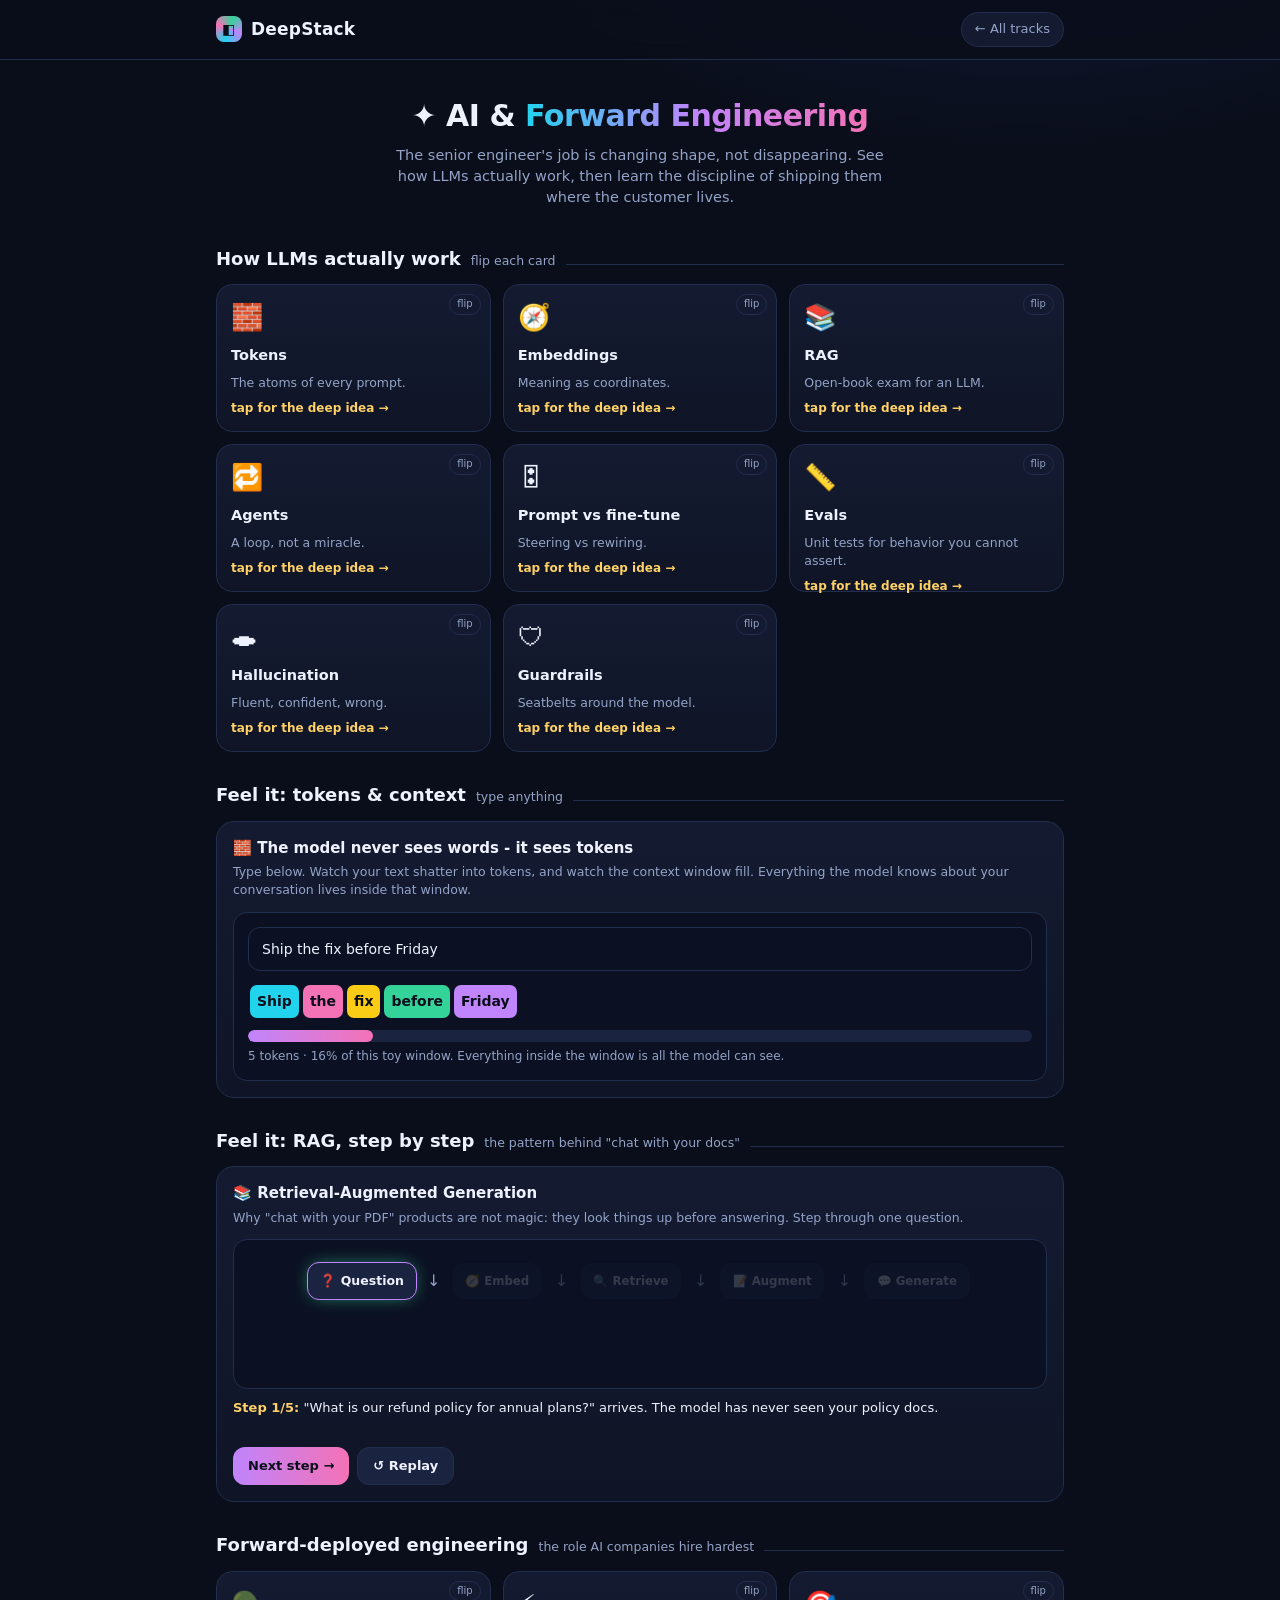
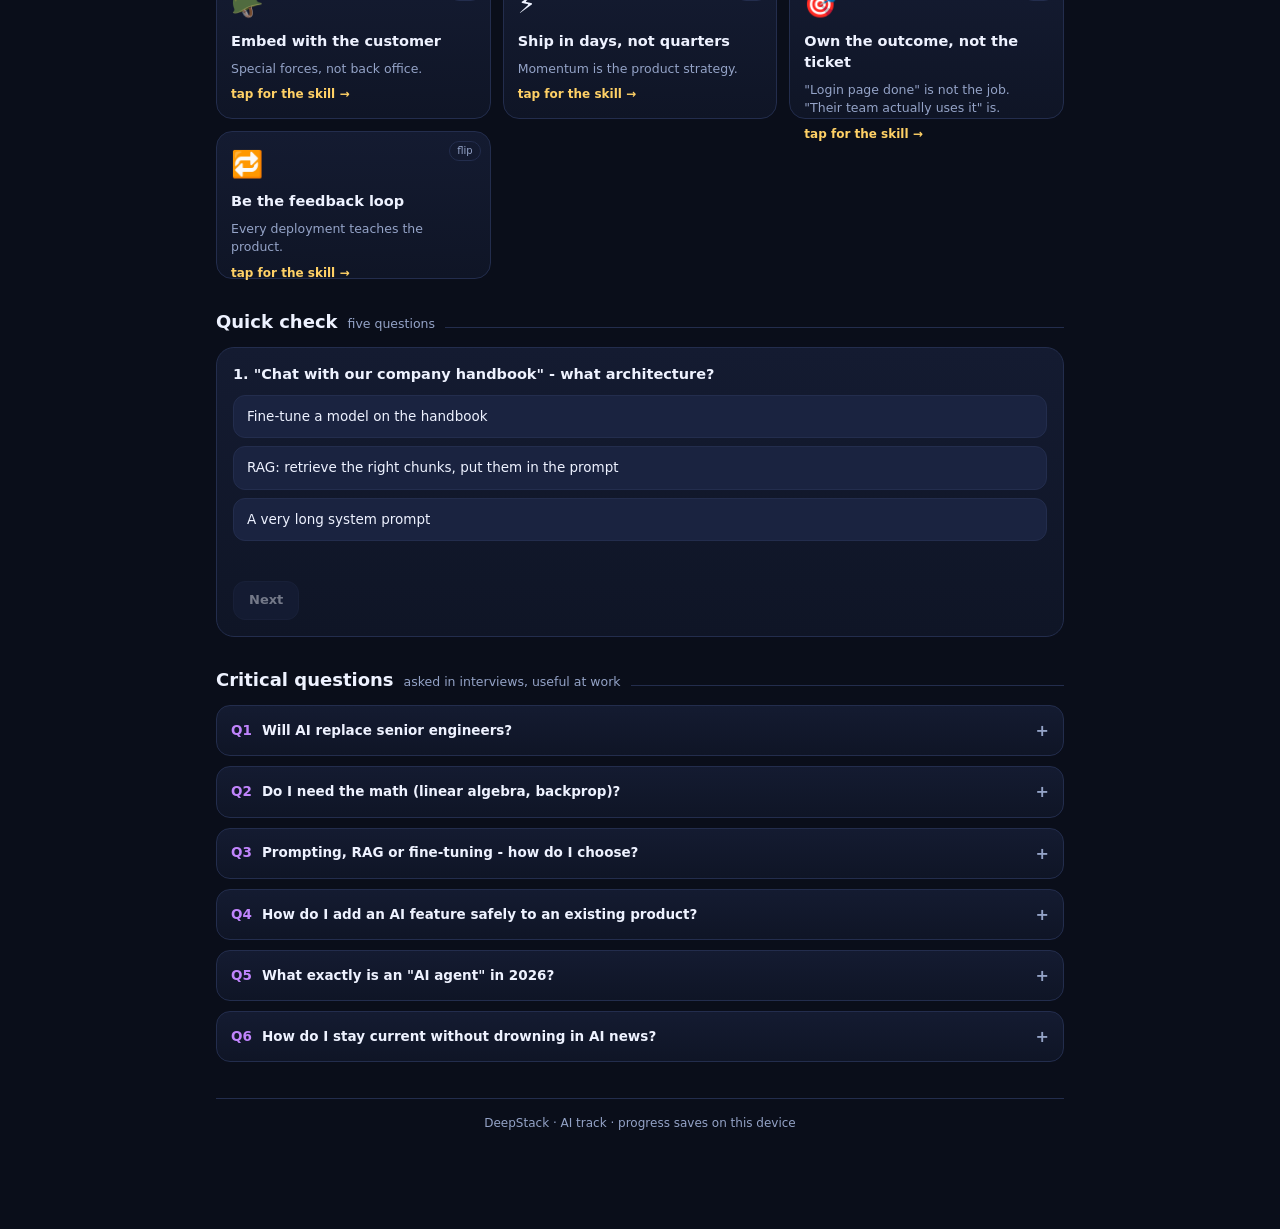
==== ai.html @ 178b43e0 "DeepStack v1: visual career PWA for senior engineers" ====
<!doctype html><html lang="en"><head>
<meta charset="utf-8"><meta name="viewport" content="width=device-width,initial-scale=1,viewport-fit=cover">
<title>AI & Forward Engineering - DeepStack</title>
<meta name="theme-color" content="#0a0e1a"><link rel="manifest" href="manifest.webmanifest">
<link rel="icon" href="icons/icon-192.png"><link rel="stylesheet" href="css/styles.css">
<style>:root{--g1:var(--ai1);--g2:var(--ai2)}
.ctxbar{height:12px;border-radius:99px;background:var(--card2);overflow:hidden;margin-top:10px}
.ctxfill{height:100%;width:0;background:linear-gradient(90deg,var(--ai1),var(--ai2));transition:width .3s;border-radius:99px}
.tokin{width:100%;background:#0b1122;border:1px solid var(--line);border-radius:12px;color:var(--ink);padding:11px 13px;font:inherit;font-size:14px}
</style>
</head><body>
<header class="top"><div class="topin">
  <a class="brand" href="index.html"><span class="logo">◧</span>DeepStack</a><div class="sp"></div>
  <a class="pillbtn" href="index.html">← All tracks</a>
</div></header>
<main class="wrap">
  <section class="hero"><h1>✦ AI & <span class="g">Forward Engineering</span></h1>
  <p>The senior engineer's job is changing shape, not disappearing. See how LLMs actually work, then learn the discipline of shipping them where the customer lives.</p></section>

  <div class="st"><h2>How LLMs actually work</h2><span class="hint">flip each card</span><div class="line"></div></div>
  <div class="grid" id="concepts"></div>

  <div class="st"><h2>Feel it: tokens & context</h2><span class="hint">type anything</span><div class="line"></div></div>
  <div class="panel">
    <h3>🧱 The model never sees words - it sees tokens</h3>
    <div class="sub">Type below. Watch your text shatter into tokens, and watch the context window fill. Everything the model knows about your conversation lives inside that window.</div>
    <div class="stage">
      <input class="tokin" id="tokin" value="Ship the fix before Friday" placeholder="Type something...">
      <div class="tokout" id="tokout" style="margin-top:12px"></div>
      <div class="ctxbar"><div class="ctxfill" id="ctxfill"></div></div>
      <div style="font-size:12px;color:var(--dim);margin-top:6px" id="ctxlabel"></div>
    </div>
  </div>

  <div class="st"><h2>Feel it: RAG, step by step</h2><span class="hint">the pattern behind "chat with your docs"</span><div class="line"></div></div>
  <div class="panel">
    <h3>📚 Retrieval-Augmented Generation</h3>
    <div class="sub">Why "chat with your PDF" products are not magic: they look things up before answering. Step through one question.</div>
    <div class="stage"><div class="flow" id="ragflow"></div></div>
    <div class="caption" id="ragcap"></div>
    <div class="ctr"><button class="btn" id="ragnext">Next step →</button><button class="btn ghost" id="ragreset">↺ Replay</button></div>
  </div>

  <div class="st"><h2>Forward-deployed engineering</h2><span class="hint">the role AI companies hire hardest</span><div class="line"></div></div>
  <div class="grid" id="fde"></div>

  <div class="st"><h2>Quick check</h2><span class="hint">five questions</span><div class="line"></div></div>
  <div class="panel"><div id="quiz"></div></div>

  <div class="st"><h2>Critical questions</h2><span class="hint">asked in interviews, useful at work</span><div class="line"></div></div>
  <div id="faqs"></div>

  <div class="footer">DeepStack · AI track · progress saves on this device</div>
</main>
<script src="js/app.js"></script>
<script src="js/ai.js"></script>
</body></html>
---- css/styles.css ----
/* DeepStack - visual, minimal-text learning PWA */
:root{
  --bg:#0a0e1a; --bg2:#0f1526; --card:#141b31; --card2:#1a2340;
  --ink:#eef2ff; --dim:#94a3c7; --line:#232d4d;
  --dsa1:#22d3ee; --dsa2:#818cf8;
  --lld1:#fbbf24; --lld2:#f472b6;
  --sd1:#34d399; --sd2:#22d3ee;
  --ai1:#c084fc; --ai2:#f472b6;
  --tl1:#facc15; --tl2:#fb7185;
}
*{box-sizing:border-box;margin:0;padding:0}
html{-webkit-text-size-adjust:100%}
body{background:radial-gradient(1200px 800px at 80% -10%,#16204a 0%,var(--bg) 55%);color:var(--ink);font-family:system-ui,-apple-system,"Segoe UI",Roboto,sans-serif;min-height:100vh;line-height:1.45}
a{color:inherit;text-decoration:none}
button{font:inherit;color:inherit;background:none;border:none;cursor:pointer}
.wrap{max-width:880px;margin:0 auto;padding:0 16px 96px}

/* header */
.top{position:sticky;top:0;z-index:20;backdrop-filter:blur(10px);background:rgba(10,14,26,.82);border-bottom:1px solid var(--line)}
.topin{max-width:880px;margin:0 auto;display:flex;align-items:center;gap:10px;padding:12px 16px}
.brand{display:flex;align-items:center;gap:9px;font-weight:800;font-size:17px;letter-spacing:.2px}
.brand .logo{width:26px;height:26px;border-radius:8px;background:conic-gradient(from 200deg,var(--dsa1),var(--lld2),var(--sd1),var(--ai1),var(--dsa1));display:grid;place-items:center;color:#0a0e1a;font-size:14px;font-weight:900}
.top .sp{flex:1}
.pillbtn{border:1px solid var(--line);background:var(--card);border-radius:999px;padding:7px 13px;font-size:13px;color:var(--dim)}
.pillbtn:hover{color:var(--ink);border-color:#3a4a7d}

/* hero */
.hero{padding:34px 0 8px;text-align:center}
.hero h1{font-size:30px;font-weight:900;letter-spacing:-.5px}
.hero h1 .g{background:linear-gradient(90deg,var(--dsa1),var(--ai1),var(--lld2));-webkit-background-clip:text;background-clip:text;color:transparent}
.hero p{color:var(--dim);margin-top:8px;font-size:14.5px;max-width:520px;margin-inline:auto}
.hero .badges{display:flex;gap:8px;justify-content:center;flex-wrap:wrap;margin-top:14px}
.badge{font-size:12px;color:var(--dim);border:1px solid var(--line);border-radius:999px;padding:5px 11px;background:rgba(20,27,49,.6)}

/* section titles */
.st{display:flex;align-items:baseline;gap:10px;margin:30px 0 12px}
.st h2{font-size:18px;font-weight:800}
.st .hint{color:var(--dim);font-size:12.5px}
.st .line{flex:1;height:1px;background:var(--line)}

/* track cards (home) */
.tracks{display:grid;gap:12px;grid-template-columns:1fr}
.tcard{position:relative;display:flex;gap:14px;align-items:center;background:linear-gradient(180deg,var(--card),var(--bg2));border:1px solid var(--line);border-radius:18px;padding:16px;overflow:hidden;transition:transform .15s,border-color .15s}
.tcard:hover{transform:translateY(-2px);border-color:#3a4a7d}
.tcard .glyph{width:52px;height:52px;flex:none;border-radius:14px;display:grid;place-items:center;font-size:26px;background:linear-gradient(135deg,var(--g1),var(--g2));box-shadow:0 6px 18px -6px var(--g1)}
.tcard .tt{font-weight:800;font-size:16px}
.tcard .ds{color:var(--dim);font-size:12.5px;margin-top:3px}
.tcard .meta{margin-left:auto;text-align:center;flex:none}
.ring{width:46px;height:46px;transform:rotate(-90deg)}
.ring .bgc{stroke:var(--line);fill:none;stroke-width:5}
.ring .fgc{stroke:url(#grad);fill:none;stroke-width:5;stroke-linecap:round}
.ringwrap{position:relative;width:46px;height:46px}
.ringwrap .pct{position:absolute;inset:0;display:grid;place-items:center;font-size:11px;font-weight:800;color:var(--dim)}
.tcard .go{color:var(--dim);font-size:11px;margin-top:4px}

/* generic grid + flip cards */
.grid{display:grid;gap:12px;grid-template-columns:repeat(auto-fill,minmax(250px,1fr))}
.fcard{perspective:900px;min-height:148px;cursor:pointer;position:relative}
.fcard .inner{position:relative;width:100%;height:100%;min-height:inherit;transition:transform .5s cubic-bezier(.2,.7,.3,1);transform-style:preserve-3d}
.fcard.flipped .inner{transform:rotateY(180deg)}
.face{position:absolute;inset:0;backface-visibility:hidden;-webkit-backface-visibility:hidden;border-radius:16px;border:1px solid var(--line);padding:14px;display:flex;flex-direction:column;gap:8px;background:linear-gradient(180deg,var(--card),var(--bg2))}
.face.back{transform:rotateY(180deg);background:linear-gradient(180deg,var(--card2),var(--bg2));border-color:#35447a}
.face .ic{font-size:26px}
.face .h{font-weight:800;font-size:14.5px}
.face .s{color:var(--dim);font-size:12.5px}
.face .deep{margin-top:auto;font-size:12px;color:#ffd166;font-weight:700}
.face.back .b{font-size:13px;color:var(--ink)}
.face.back .deep2{margin-top:auto;font-size:12.5px;color:#7ef9c6;font-weight:600}
.fcard .tap{position:absolute;right:10px;top:10px;font-size:10px;color:var(--dim);border:1px solid var(--line);border-radius:99px;padding:2px 7px;z-index:2}
.tag{display:inline-block;font-size:10.5px;font-weight:700;letter-spacing:.4px;text-transform:uppercase;padding:2px 8px;border-radius:99px;background:linear-gradient(90deg,var(--g1,var(--dsa1)),var(--g2,var(--dsa2)));color:#0a0e1a;width:fit-content}

/* interactive panel */
.panel{background:linear-gradient(180deg,var(--card),var(--bg2));border:1px solid var(--line);border-radius:18px;padding:16px;margin:12px 0}
.panel h3{font-size:15px;font-weight:800;margin-bottom:4px}
.panel .sub{color:var(--dim);font-size:12.5px;margin-bottom:12px}
.ctr{display:flex;gap:8px;flex-wrap:wrap;margin-top:12px}
.btn{border-radius:12px;padding:9px 15px;font-weight:700;font-size:13px;background:linear-gradient(90deg,var(--g1,var(--dsa1)),var(--g2,var(--dsa2)));color:#0a0e1a}
.btn.ghost{background:var(--card2);color:var(--ink);border:1px solid var(--line)}
.btn:disabled{opacity:.45;cursor:default}
.stage{background:#0b1122;border:1px solid var(--line);border-radius:14px;padding:14px;min-height:150px;position:relative;overflow:hidden}
.caption{margin-top:10px;font-size:13px;color:var(--ink);min-height:36px}
.caption b{color:#ffd166}

/* array bars (DSA) */
.bars{display:flex;align-items:flex-end;gap:6px;height:130px;justify-content:center}
.bar{flex:1;max-width:44px;border-radius:7px 7px 3px 3px;background:linear-gradient(180deg,var(--dsa1),var(--dsa2));opacity:.45;position:relative;transition:height .35s,opacity .3s,background .3s;display:flex;align-items:flex-start;justify-content:center}
.bar span{position:absolute;top:-20px;font-size:11px;color:var(--dim)}
.bar.in{opacity:1}
.bar.hot{background:linear-gradient(180deg,#fbbf24,#f472b6);opacity:1}
.bar.found{background:linear-gradient(180deg,#34d399,#22d3ee);opacity:1}
.ptr{position:absolute;bottom:-24px;font-size:10px;font-weight:800;color:#0a0e1a;padding:1px 7px;border-radius:99px;background:#ffd166}

/* quiz */
.quiz .q{font-weight:700;font-size:14.5px;margin-bottom:10px}
.quiz .opt{display:block;width:100%;text-align:left;background:var(--card2);border:1px solid var(--line);border-radius:12px;padding:11px 13px;margin-bottom:8px;font-size:13.5px;transition:border-color .15s}
.quiz .opt:hover{border-color:#3a4a7d}
.quiz .opt.ok{border-color:#34d399;background:rgba(52,211,153,.12)}
.quiz .opt.no{border-color:#fb7185;background:rgba(251,113,133,.12)}
.quiz .fb{font-size:12.5px;color:var(--dim);min-height:20px;margin:2px 0 8px}
.quiz .score{font-size:13px;font-weight:700;color:#ffd166}

/* stepper diagram (system design) */
.flow{display:flex;flex-wrap:wrap;gap:10px;align-items:center;justify-content:center;padding:8px 0}
.node{background:var(--card2);border:1.5px solid var(--line);border-radius:12px;padding:9px 12px;font-size:12.5px;font-weight:700;text-align:center;min-width:78px;transition:all .3s;opacity:.25;transform:scale(.94)}
.node.on{opacity:1;transform:scale(1);border-color:var(--sd1);box-shadow:0 0 18px -6px var(--sd1)}
.node.new{animation:pop .45s}
.arrow{color:var(--dim);font-size:16px;opacity:.25}
.arrow.on{opacity:1}
@keyframes pop{0%{transform:scale(.6)}70%{transform:scale(1.08)}100%{transform:scale(1)}}

/* chips */
.chips{display:flex;gap:8px;flex-wrap:wrap;margin:10px 0}
.chip{border:1px solid var(--line);background:var(--card);color:var(--dim);border-radius:999px;padding:6px 13px;font-size:12.5px;font-weight:600}
.chip.on{background:linear-gradient(90deg,var(--g1,var(--ai1)),var(--g2,var(--ai2)));color:#0a0e1a;border-color:transparent}

/* list rows */
.rows{display:grid;gap:10px}
.row{display:flex;gap:12px;align-items:center;background:linear-gradient(180deg,var(--card),var(--bg2));border:1px solid var(--line);border-radius:14px;padding:12px 14px}
.row .ic{font-size:22px;flex:none}
.row .h{font-weight:700;font-size:14px}
.row .s{color:var(--dim);font-size:12.5px}

/* deep idea banner */
.deepbanner{margin:26px 0 6px;border-radius:18px;padding:18px;background:linear-gradient(120deg,rgba(129,140,248,.16),rgba(244,114,182,.12));border:1px solid #35447a}
.deepbanner .k{font-size:11px;font-weight:800;letter-spacing:1px;text-transform:uppercase;color:var(--ai1)}
.deepbanner .v{font-size:16px;font-weight:800;margin-top:6px}
.deepbanner .s{color:var(--dim);font-size:13px;margin-top:5px}

.footer{margin-top:36px;padding-top:16px;border-top:1px solid var(--line);color:var(--dim);font-size:12px;text-align:center}
.toast{position:fixed;left:50%;bottom:22px;transform:translateX(-50%);background:#1e293f;border:1px solid var(--line);padding:10px 16px;border-radius:99px;font-size:13px;z-index:50;box-shadow:0 8px 30px rgba(0,0,0,.5)}

@media (max-width:520px){
  .hero h1{font-size:25px}
  .tcard .ds{display:none}
}

/* FAQ accordion */
.faq{background:linear-gradient(180deg,var(--card),var(--bg2));border:1px solid var(--line);border-radius:14px;margin-bottom:10px;overflow:hidden}
.faq-q{width:100%;display:flex;gap:10px;align-items:center;text-align:left;padding:13px 14px;font-weight:700;font-size:13.5px}
.faq-q .pm{margin-left:auto;color:var(--dim);font-size:16px;flex:none}
.faq-q .qn{color:var(--g1,var(--dsa1));font-weight:800;flex:none}
.faq-a{max-height:0;overflow:hidden;transition:max-height .3s ease}
.faq-a .in{padding:0 14px 14px;font-size:13px;color:var(--ink)}
.faq-a .in .use{color:#7ef9c6;font-size:12px;margin-top:6px;font-weight:600}
.faq.open{border-color:#35447a}

/* token rainbow (AI) */
.tokout{line-height:2.1;font-size:14px;word-break:break-word}
.tok{display:inline-block;border-radius:7px;padding:2px 7px;margin:2px;font-weight:600;color:#0a0e1a}
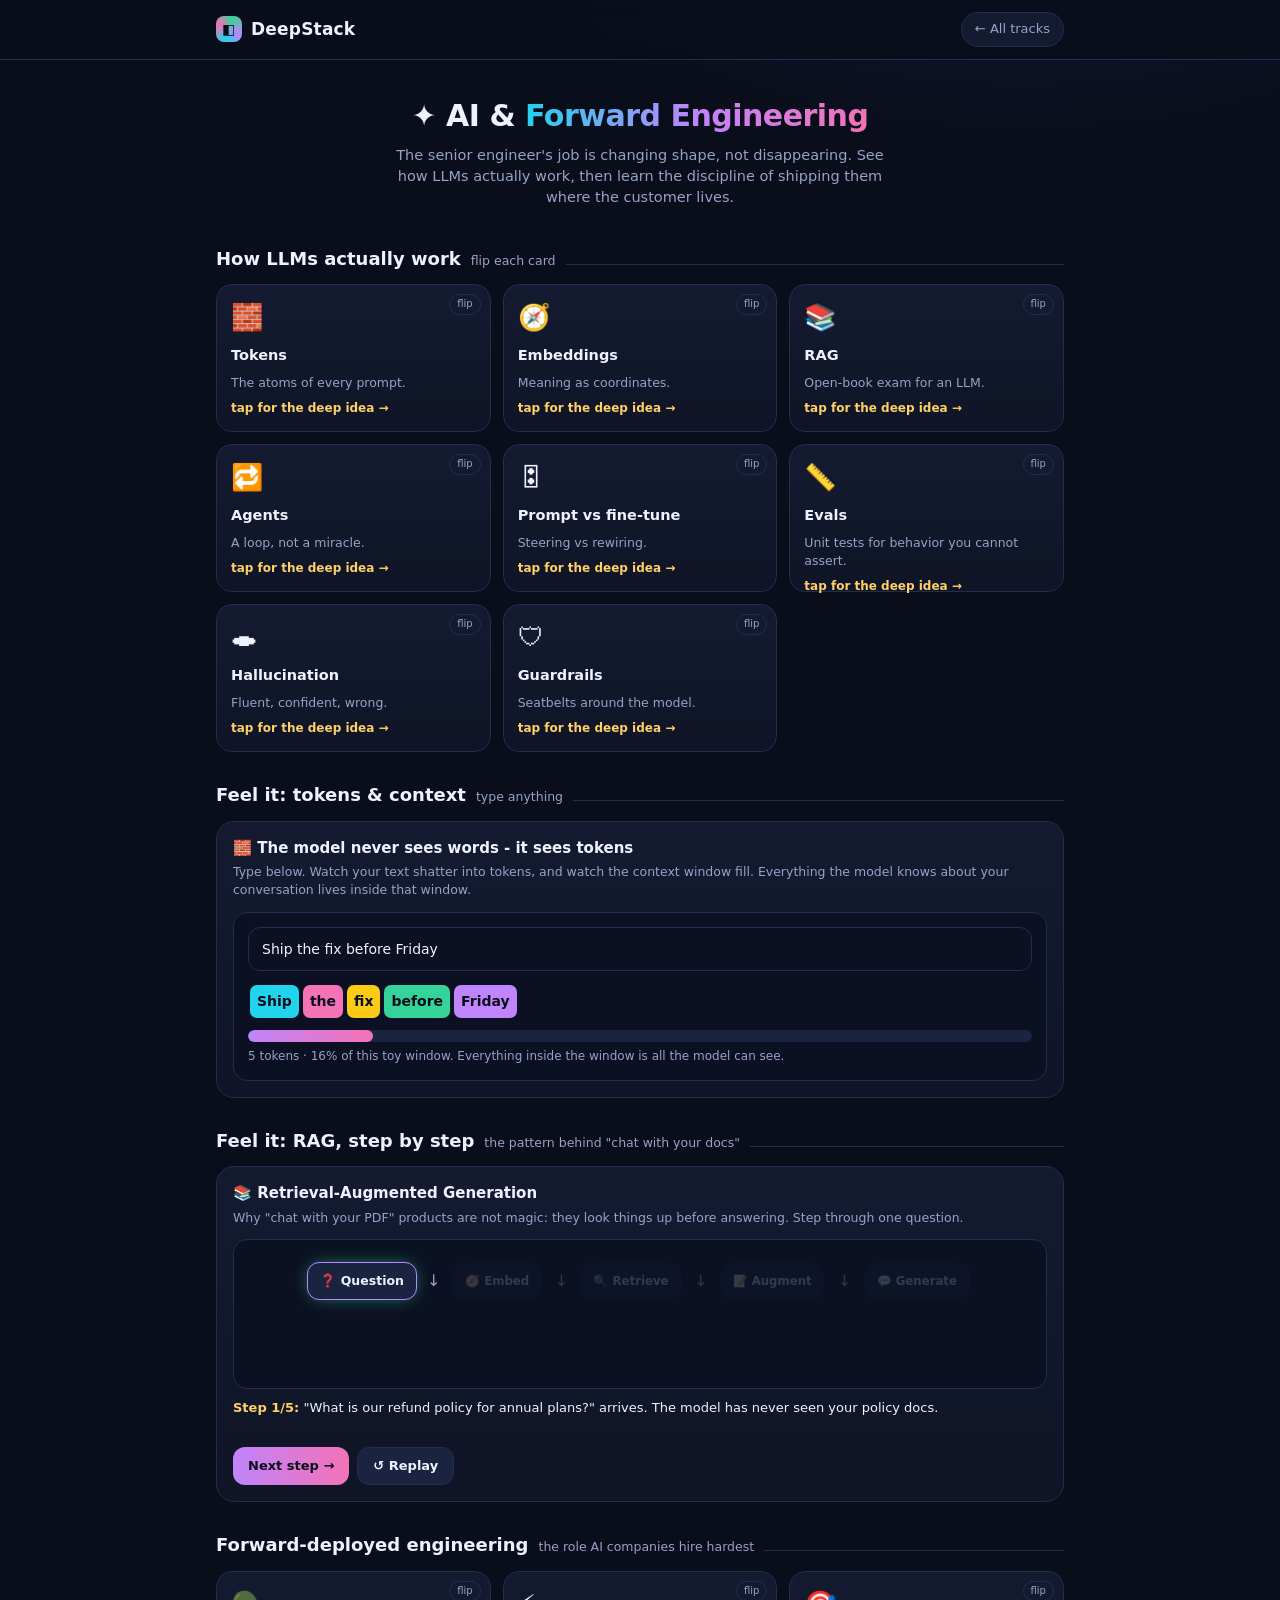
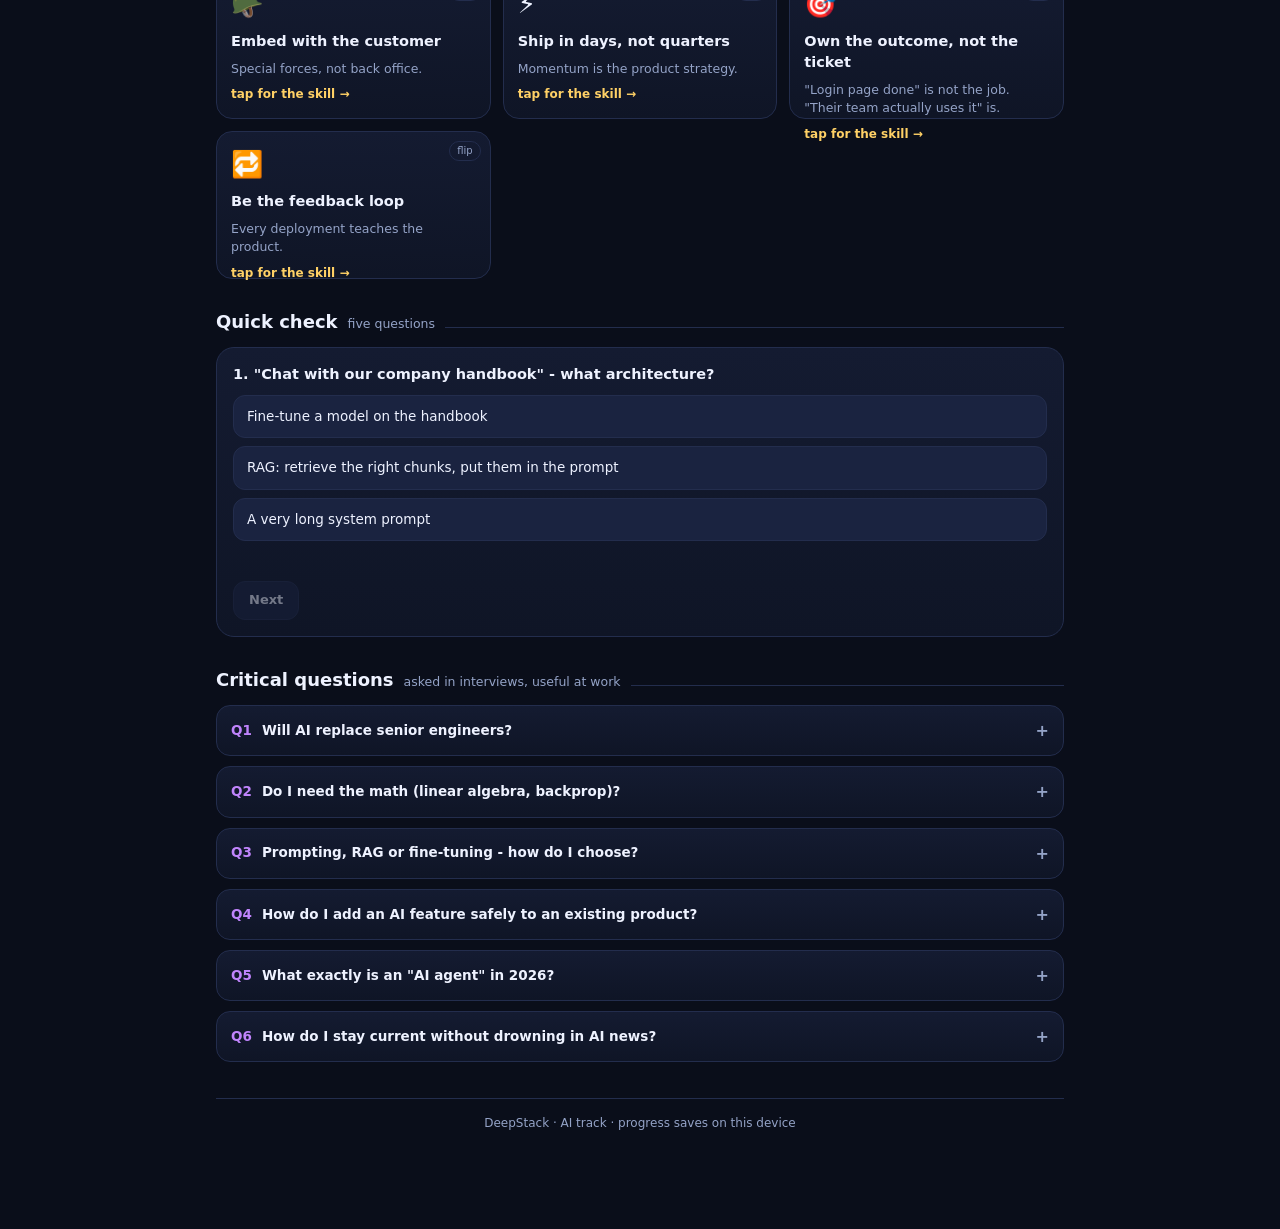
==== commit 8c6c489f: "Version asset URLs for reliable updates; race demo verified" ====
--- a/ai.html
+++ b/ai.html
@@ -2,7 +2,7 @@
 <meta charset="utf-8"><meta name="viewport" content="width=device-width,initial-scale=1,viewport-fit=cover">
 <title>AI & Forward Engineering - DeepStack</title>
 <meta name="theme-color" content="#0a0e1a"><link rel="manifest" href="manifest.webmanifest">
-<link rel="icon" href="icons/icon-192.png"><link rel="stylesheet" href="css/styles.css">
+<link rel="icon" href="icons/icon-192.png"><link rel="stylesheet" href="css/styles.css?v=3">
 <style>:root{--g1:var(--ai1);--g2:var(--ai2)}
 .ctxbar{height:12px;border-radius:99px;background:var(--card2);overflow:hidden;margin-top:10px}
 .ctxfill{height:100%;width:0;background:linear-gradient(90deg,var(--ai1),var(--ai2));transition:width .3s;border-radius:99px}
@@ -52,6 +52,6 @@
 
   <div class="footer">DeepStack · AI track · progress saves on this device</div>
 </main>
-<script src="js/app.js"></script>
-<script src="js/ai.js"></script>
+<script src="js/app.js?v=3"></script>
+<script src="js/ai.js?v=3"></script>
 </body></html>
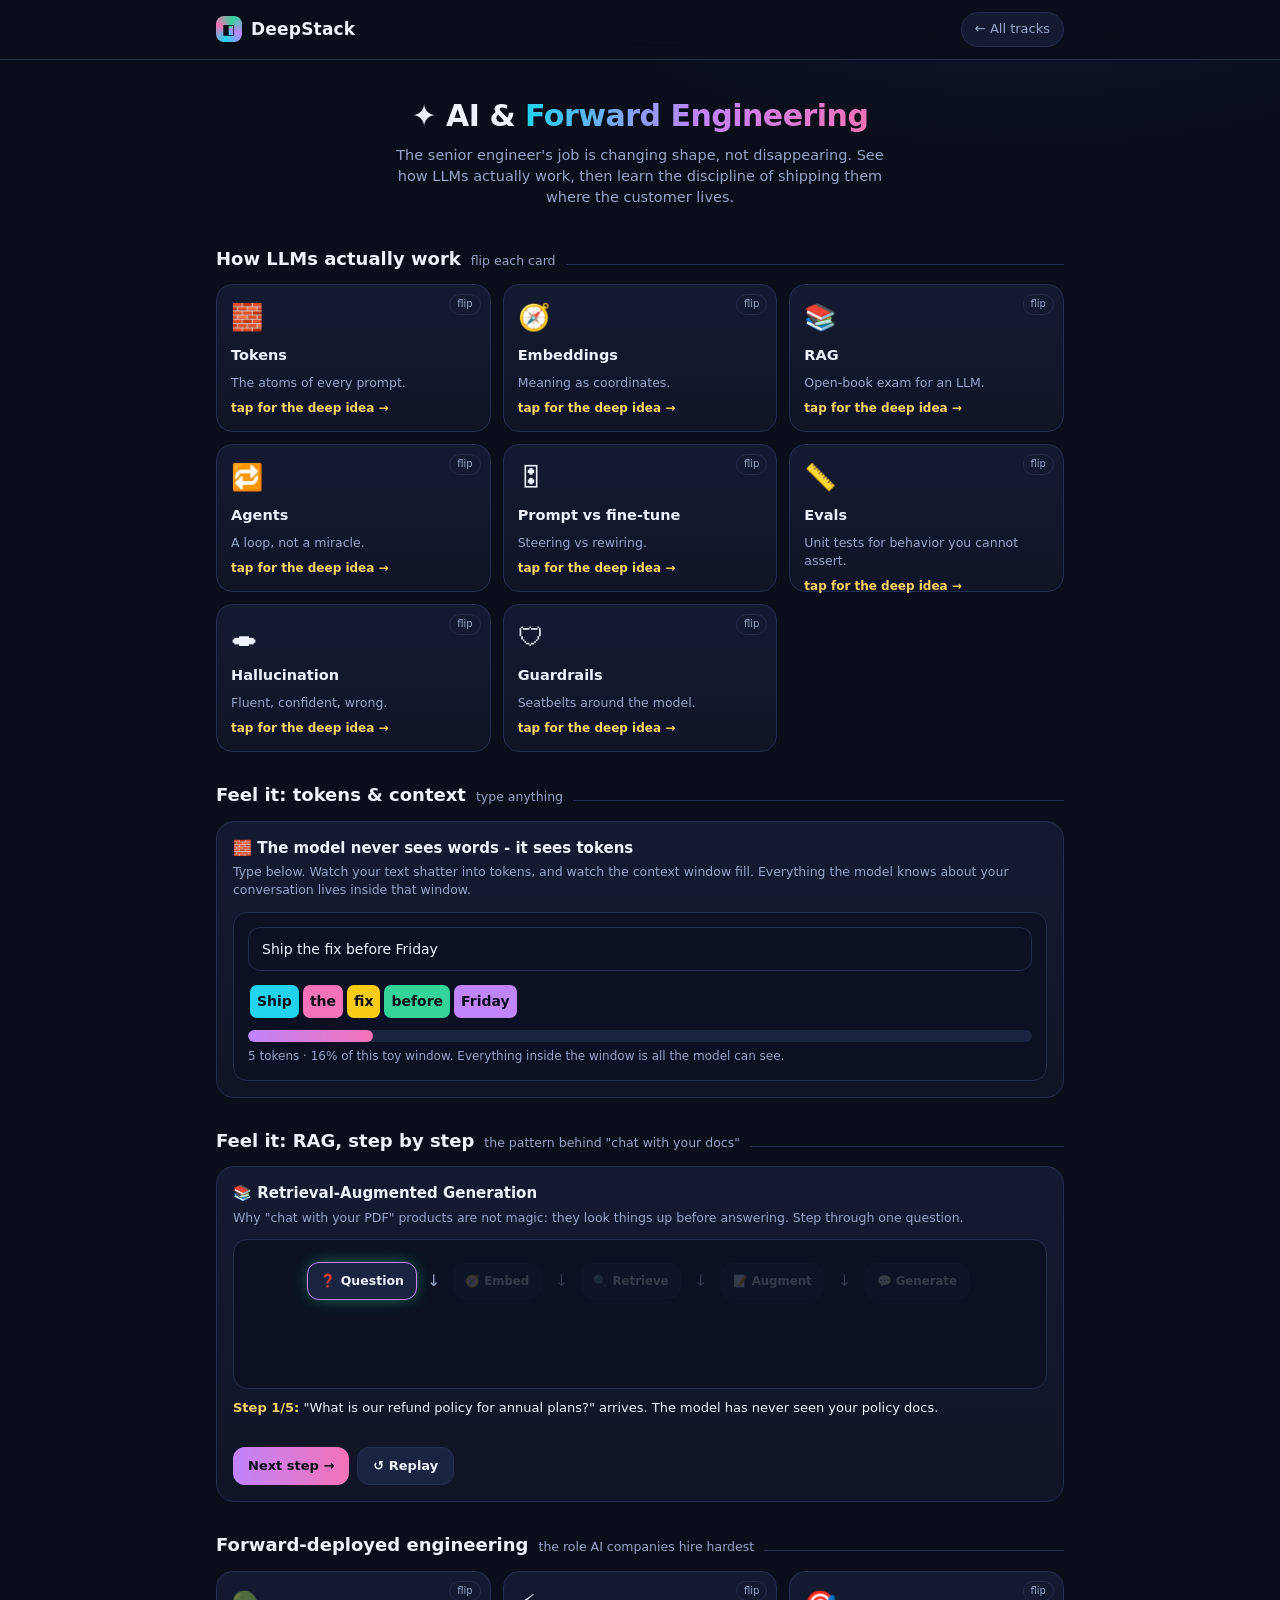
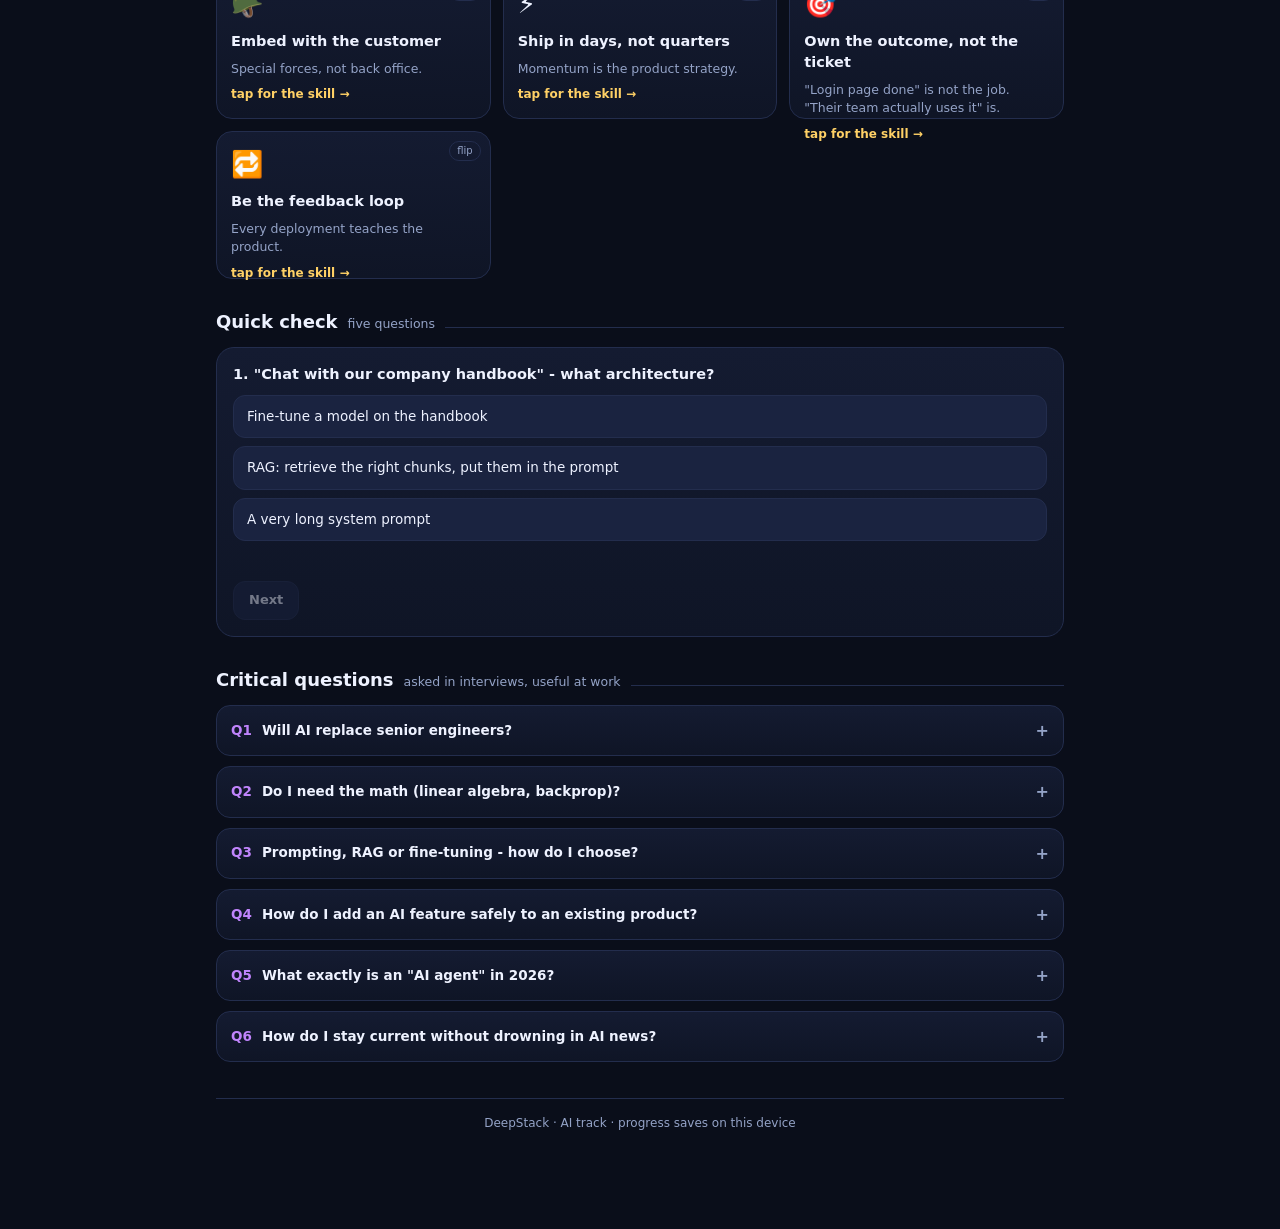
==== commit 8dd90610: "Add code viewer (Python/Java/JS snippets) to concurrency, DSA and LLD tracks" ====
--- a/ai.html
+++ b/ai.html
@@ -2,7 +2,7 @@
 <meta charset="utf-8"><meta name="viewport" content="width=device-width,initial-scale=1,viewport-fit=cover">
 <title>AI & Forward Engineering - DeepStack</title>
 <meta name="theme-color" content="#0a0e1a"><link rel="manifest" href="manifest.webmanifest">
-<link rel="icon" href="icons/icon-192.png"><link rel="stylesheet" href="css/styles.css?v=3">
+<link rel="icon" href="icons/icon-192.png"><link rel="stylesheet" href="css/styles.css?v=4">
 <style>:root{--g1:var(--ai1);--g2:var(--ai2)}
 .ctxbar{height:12px;border-radius:99px;background:var(--card2);overflow:hidden;margin-top:10px}
 .ctxfill{height:100%;width:0;background:linear-gradient(90deg,var(--ai1),var(--ai2));transition:width .3s;border-radius:99px}
@@ -52,6 +52,6 @@
 
   <div class="footer">DeepStack · AI track · progress saves on this device</div>
 </main>
-<script src="js/app.js?v=3"></script>
-<script src="js/ai.js?v=3"></script>
+<script src="js/app.js?v=4"></script>
+<script src="js/ai.js?v=4"></script>
 </body></html>
--- a/css/styles.css
+++ b/css/styles.css
@@ -147,3 +147,11 @@
 /* token rainbow (AI) */
 .tokout{line-height:2.1;font-size:14px;word-break:break-word}
 .tok{display:inline-block;border-radius:7px;padding:2px 7px;margin:2px;font-weight:600;color:#0a0e1a}
+.cnote{font-size:13px;color:var(--dim);margin:10px 0 8px}
+.cbar{display:flex;gap:6px;align-items:center;margin-bottom:6px}
+.cbar .lang{border:1px solid var(--line);background:var(--card2);border-radius:99px;padding:4px 12px;font-size:12px;font-weight:700;color:var(--dim)}
+.cbar .lang.on{background:linear-gradient(90deg,var(--g1,var(--dsa1)),var(--g2,var(--dsa2)));color:#0a0e1a;border-color:transparent}
+.cbar .cpy{margin-left:auto;font-size:11px;color:var(--dim);border:1px solid var(--line);border-radius:8px;padding:3px 9px}
+pre.code{background:#070b17;border:1px solid var(--line);border-radius:12px;padding:12px 13px;overflow-x:auto;font:12.5px/1.55 ui-monospace,SFMono-Regular,Menlo,Consolas,monospace;color:#d6e2ff;margin:0;-webkit-overflow-scrolling:touch}
+pre.code .k{color:#c4a1ff}pre.code .s{color:#7ef9c6}pre.code .c{color:#6b7bb0;font-style:italic}pre.code .n{color:#ffd166}
+.cchips{display:flex;flex-wrap:wrap;gap:6px}
